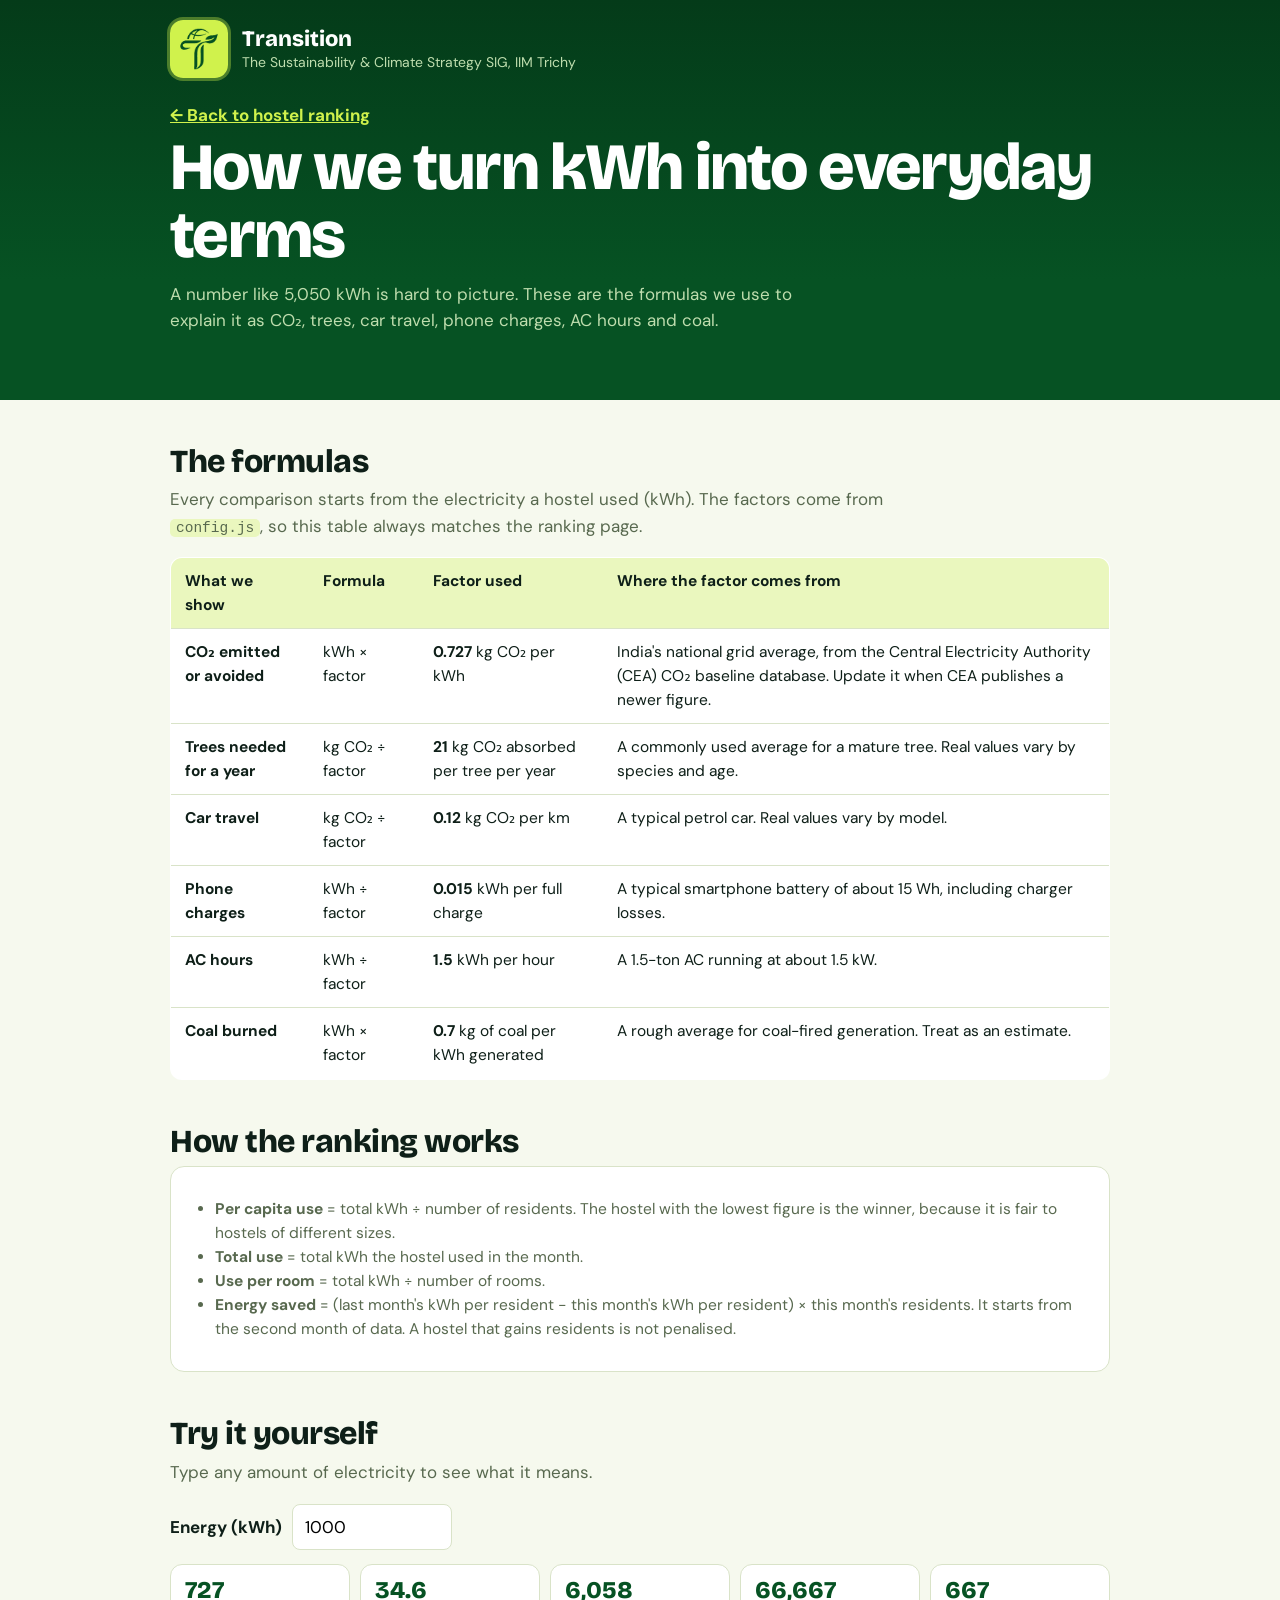
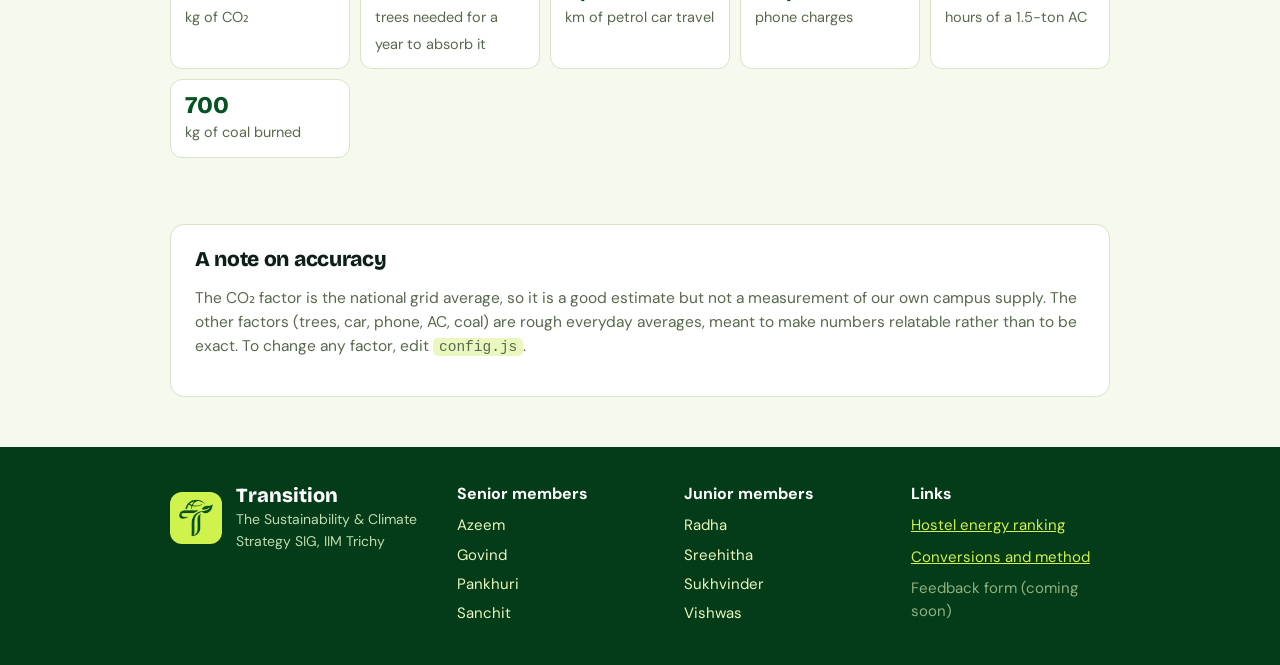
==== conversions.html @ 41649c6e "Add files via upload" ====
<!DOCTYPE html>
<html lang="en">
<head>
<meta charset="utf-8">
<meta name="viewport" content="width=device-width, initial-scale=1">
<title>Conversions and method · Transition, IIM Trichy</title>
<link rel="preconnect" href="https://fonts.googleapis.com">
<link rel="preconnect" href="https://fonts.gstatic.com" crossorigin>
<link href="https://fonts.googleapis.com/css2?family=Bricolage+Grotesque:opsz,wght@12..96,600;12..96,800&family=DM+Sans:wght@400;500;700&display=swap" rel="stylesheet">
<link rel="stylesheet" href="style.css">
</head>
<body>
<header class="hero mini"><div class="w">
  <div class="brand"><img class="logo" data-logo alt="Transition logo"><div><h2>Transition</h2><p>The Sustainability &amp; Climate Strategy SIG, IIM Trichy</p></div></div>
  <p class="kick"><a href="index.html" style="color:inherit">&larr; Back to hostel ranking</a></p>
  <h1>How we turn kWh into everyday terms</h1>
  <p class="lede">A number like 5,050 kWh is hard to picture. These are the formulas we use to explain it as CO₂, trees, car travel, phone charges, AC hours and coal.</p>
</div></header>
<main class="w">
  <section>
    <h3>The formulas</h3>
    <p class="sub">Every comparison starts from the electricity a hostel used (kWh). The factors come from <code>config.js</code>, so this table always matches the ranking page.</p>
    <div class="tw"><table><thead><tr><th>What we show</th><th>Formula</th><th>Factor used</th><th>Where the factor comes from</th></tr></thead><tbody id="tb"></tbody></table></div>
  </section>
  <section>
    <h3>How the ranking works</h3>
    <div class="how"><ul>
      <li><b>Per capita use</b> = total kWh ÷ number of residents. The hostel with the lowest figure is the winner, because it is fair to hostels of different sizes.</li>
      <li><b>Total use</b> = total kWh the hostel used in the month.</li>
      <li><b>Use per room</b> = total kWh ÷ number of rooms.</li>
      <li><b>Energy saved</b> = (last month's kWh per resident − this month's kWh per resident) × this month's residents. It starts from the second month of data. A hostel that gains residents is not penalised.</li>
    </ul></div>
  </section>
  <section>
    <h3>Try it yourself</h3>
    <p class="sub">Type any amount of electricity to see what it means.</p>
    <div class="calc"><label for="kw"><b>Energy (kWh)</b></label><input id="kw" type="number" min="0" value="1000"></div>
    <div class="eq" id="eq"></div>
  </section>
  <section><div class="how"><h3>A note on accuracy</h3><p>The CO₂ factor is the national grid average, so it is a good estimate but not a measurement of our own campus supply. The other factors (trees, car, phone, AC, coal) are rough everyday averages, meant to make numbers relatable rather than to be exact. To change any factor, edit <code>config.js</code>.</p></div></section>
</main>
<footer id="ft"></footer>
<script src="config.js"></script>
<script src="common.js"></script>
<script>
const nf=(n,d=0)=>n.toLocaleString("en-IN",{maximumFractionDigits:d,minimumFractionDigits:d});
const ROWS=[
 ["CO₂ emitted or avoided","kWh × factor","EF","kg CO₂ per kWh","India's national grid average, from the Central Electricity Authority (CEA) CO₂ baseline database. Update it when CEA publishes a newer figure."],
 ["Trees needed for a year","kg CO₂ ÷ factor","TREE","kg CO₂ absorbed per tree per year","A commonly used average for a mature tree. Real values vary by species and age."],
 ["Car travel","kg CO₂ ÷ factor","CAR","kg CO₂ per km","A typical petrol car. Real values vary by model."],
 ["Phone charges","kWh ÷ factor","PHONE","kWh per full charge","A typical smartphone battery of about 15 Wh, including charger losses."],
 ["AC hours","kWh ÷ factor","AC","kWh per hour","A 1.5-ton AC running at about 1.5 kW."],
 ["Coal burned","kWh × factor","COAL","kg of coal per kWh generated","A rough average for coal-fired generation. Treat as an estimate."]];
document.getElementById("tb").innerHTML=ROWS.map(r=>`<tr><td><b>${r[0]}</b></td><td>${r[1]}</td><td><b>${CFG[r[2]]}</b> ${r[3]}</td><td>${r[4]}</td></tr>`).join("");
function calc(){const k=Math.max(0,parseFloat(document.getElementById("kw").value)||0),c=k*CFG.EF;
 document.getElementById("eq").innerHTML=[[nf(c),"kg of CO₂"],[nf(c/CFG.TREE,1),"trees needed for a year to absorb it"],[nf(c/CFG.CAR),"km of petrol car travel"],[nf(k/CFG.PHONE),"phone charges"],[nf(k/CFG.AC),"hours of a 1.5-ton AC"],[nf(k*CFG.COAL),"kg of coal burned"]].map(([a,b])=>`<div><strong>${a}</strong><span>${b}</span></div>`).join("")}
document.getElementById("kw").addEventListener("input",calc);calc();renderFooter();
</script>
</body>
</html>
---- style.css ----
:root{--forest:#065223;--deep:#043B19;--lime:#D0F24C;--mint:#EAF7BE;--paper:#F6F9EE;--ink:#0E1F18;--muted:#58694F;--line:#D9E3C8;--amber:#D98E12;
--head:"Bricolage Grotesque","Segoe UI",system-ui,sans-serif;--body:"DM Sans","Segoe UI",system-ui,sans-serif}
*{box-sizing:border-box}
body{margin:0;background:var(--paper);color:var(--ink);font:400 17px/1.55 var(--body)}
.w{max-width:980px;margin:0 auto;padding:0 20px}
button,select{font:inherit;cursor:pointer}
button:focus-visible,select:focus-visible,.row:focus-visible{outline:3px solid var(--amber);outline-offset:2px}
.hero{position:relative;overflow:hidden;background:linear-gradient(180deg,var(--deep),var(--forest) 70%);color:#fff;padding:20px 0 190px}
.photo{position:absolute;inset:0;width:100%;height:100%;object-fit:cover;opacity:.28;mix-blend-mode:luminosity}
.hero .w{position:relative;z-index:2}
.brand{display:flex;align-items:center;gap:14px;margin-bottom:30px}
.logo{width:58px;height:58px;border-radius:13px;flex:none;box-shadow:0 0 0 3px rgba(208,242,76,.35)}
.brand h2{margin:0;font:800 22px/1.1 var(--head)}.brand p{margin:2px 0 0;color:#BFDDAE;font-size:14px;line-height:1.3}
.months{display:flex;gap:8px;flex-wrap:wrap;margin-bottom:24px}
.months button{background:rgba(255,255,255,.06);border:1px solid #4F8F52;color:#DDF0C8;padding:7px 15px;border-radius:99px;font-size:15px}
.months button[aria-pressed=true]{background:var(--lime);border-color:var(--lime);color:var(--forest);font-weight:700}
.kick{color:var(--lime);font-weight:700;margin:0 0 6px}
.hero h1{font:800 clamp(34px,7vw,66px)/1.02 var(--head);letter-spacing:-.025em;margin:0 0 12px;max-width:14em}
.hero h1 em{font-style:normal;color:var(--lime)}
.lede{color:#BFDDAE;max-width:54ch;margin:0 0 26px}
.cards{display:grid;grid-template-columns:1fr 1.25fr;gap:14px}
.card{background:rgba(4,59,25,.72);backdrop-filter:blur(6px);border:1px solid rgba(208,242,76,.3);border-radius:16px;padding:18px 20px}
.card small{color:#BFDDAE;font-size:14.5px}
.card .n{font:800 clamp(28px,5vw,40px)/1.1 var(--head);margin:4px 0}
.win{display:flex;gap:16px;align-items:center;background:var(--lime);color:var(--deep);border:0}
.win small{color:#2B5A1C}.win svg{flex:none}
.scene{position:absolute;left:0;right:0;bottom:0;width:100%;height:180px;z-index:1}
.blades{transform-box:fill-box;transform-origin:center;animation:spin 7s linear infinite}
@keyframes spin{to{transform:rotate(360deg)}}
section{padding:44px 0 0}
h3{font:800 clamp(24px,4vw,32px)/1.15 var(--head);margin:0 0 6px;letter-spacing:-.015em}
.sub{color:var(--muted);margin:0 0 18px;max-width:62ch}
.seg{display:flex;border:1px solid var(--line);border-radius:10px;overflow:hidden;background:#fff;margin-bottom:16px;flex-wrap:wrap;width:fit-content;max-width:100%}
.seg button{border:0;background:transparent;padding:9px 15px;color:var(--muted);font-size:15px}
.seg button[aria-pressed=true]{background:var(--forest);color:var(--lime);font-weight:700}
.notice{background:#FFF3DA;border:1px solid #EBCF97;border-radius:10px;padding:10px 14px;margin:18px 0 0;font-size:15px}
.board{display:grid;gap:10px}
.row{background:#fff;border:1px solid var(--line);border-radius:14px;padding:16px 18px;display:grid;grid-template-columns:38px 1fr;gap:6px 14px;cursor:pointer}
.row.sel{border-color:var(--forest);box-shadow:0 0 0 2px var(--mint)}
.rank{font:800 26px/1 var(--head);color:#9DB3A7;padding-top:2px}.row:first-child .rank{color:var(--forest)}
.top{display:flex;justify-content:space-between;align-items:baseline;gap:12px}
.nm{font:700 19px var(--body)}.big{font:800 24px var(--head);white-space:nowrap}.big small{font:500 14px var(--body);color:var(--muted)}.big.neg{color:var(--amber)}
.trk{height:10px;background:#E6EDD3;border-radius:5px;margin:8px 0 9px;overflow:hidden}
.bar{height:100%;border-radius:5px;background:var(--forest);width:0;transition:width .6s ease}.bar.neg{background:var(--amber)}
.mean{color:var(--muted);font-size:15.5px}.mean b{color:var(--ink)}
.det{grid-column:2;display:none;grid-template-columns:repeat(auto-fit,minmax(120px,1fr));gap:10px 18px;margin-top:10px;padding-top:12px;border-top:1px dashed var(--line);font-size:14.5px;color:var(--muted)}
.row.sel .det{display:grid}.det b{display:block;color:var(--ink);font:700 17px var(--body)}
.chips{display:flex;gap:8px;flex-wrap:wrap;margin-bottom:16px}
.chips button{border:1px solid var(--line);background:#fff;border-radius:99px;padding:6px 14px;font-size:15px}
.chips button[aria-pressed=true]{background:var(--forest);border-color:var(--forest);color:var(--lime);font-weight:700}
.eq{display:grid;grid-template-columns:repeat(auto-fit,minmax(150px,1fr));gap:10px;margin-bottom:22px}
.eq div{background:#fff;border:1px solid var(--line);border-radius:12px;padding:12px 14px}
.eq strong{display:block;font:800 24px/1.1 var(--head);color:var(--forest)}.eq span{color:var(--muted);font-size:14.5px}
.panel{background:#fff;border:1px solid var(--line);border-radius:14px;padding:16px 12px 10px;margin-bottom:18px}
.panel h4{margin:0 8px 2px;font:700 18px var(--body)}.panel p{margin:0 8px 8px;color:var(--muted);font-size:14.5px}
.panel select{margin:0 8px 8px;padding:7px 10px;border:1px solid var(--line);border-radius:8px;background:#fff;max-width:calc(100% - 16px)}
svg.ch{width:100%;height:auto;display:block}svg.ch [data-h]{cursor:pointer}svg.ch [data-h]:hover{opacity:.8}
.how{background:#fff;border:1px solid var(--line);border-radius:14px;padding:22px 24px;color:var(--muted);font-size:15.5px}
.how h3{font-size:21px;color:var(--ink)}.how ul{padding-left:20px;margin:8px 0}
footer{margin-top:50px;background:var(--deep);color:#BFDDAE;padding:36px 0 40px;font-size:15px}
@media (max-width:700px){.cards{grid-template-columns:1fr}.row{grid-template-columns:28px 1fr;padding:14px}.big{font-size:20px}.hero{padding-bottom:150px}.scene{height:140px}}
@media (prefers-reduced-motion:reduce){.bar{transition:none}.blades{animation:none}}
.mini{padding-bottom:40px}.mini .brand{margin-bottom:24px}
.fg{display:grid;grid-template-columns:1.3fr 1fr 1fr 1fr;gap:28px}
.fg h4{margin:0 0 10px;color:#fff;font:700 16px var(--body)}.fg ul{list-style:none;padding:0;margin:0;display:grid;gap:6px;color:#EAF7BE}
.fg nav{display:grid;gap:8px}.fg a{color:var(--lime)}.soon{color:#8FB27E}
footer .f{display:flex;gap:14px;align-items:center;margin-bottom:16px}footer .f img{width:52px;height:52px;border-radius:12px}
footer h2{margin:0;color:#fff;font:800 20px var(--head)}footer p{margin:2px 0 0;font-size:14px}
.wf{background:var(--lime);color:var(--deep);border-radius:12px;padding:10px 14px}.wf small{display:block;color:#2B5A1C}.wf b{font:800 20px var(--head)}
table{width:100%;border-collapse:collapse;background:#fff;border:1px solid var(--line);border-radius:12px;overflow:hidden;font-size:15.5px}
th,td{text-align:left;padding:11px 14px;border-bottom:1px solid var(--line);vertical-align:top}th{background:var(--mint);font-weight:700}
code{background:var(--mint);padding:1px 6px;border-radius:5px;font-size:14.5px}
.calc{display:flex;gap:10px;align-items:center;flex-wrap:wrap;margin-bottom:14px}.calc input{padding:9px 12px;border:1px solid var(--line);border-radius:8px;font:inherit;width:160px}
.tw{overflow-x:auto}.how a{color:var(--forest);font-weight:700}
@media (max-width:860px){.fg{grid-template-columns:1fr 1fr}}@media (max-width:520px){.fg{grid-template-columns:1fr}}
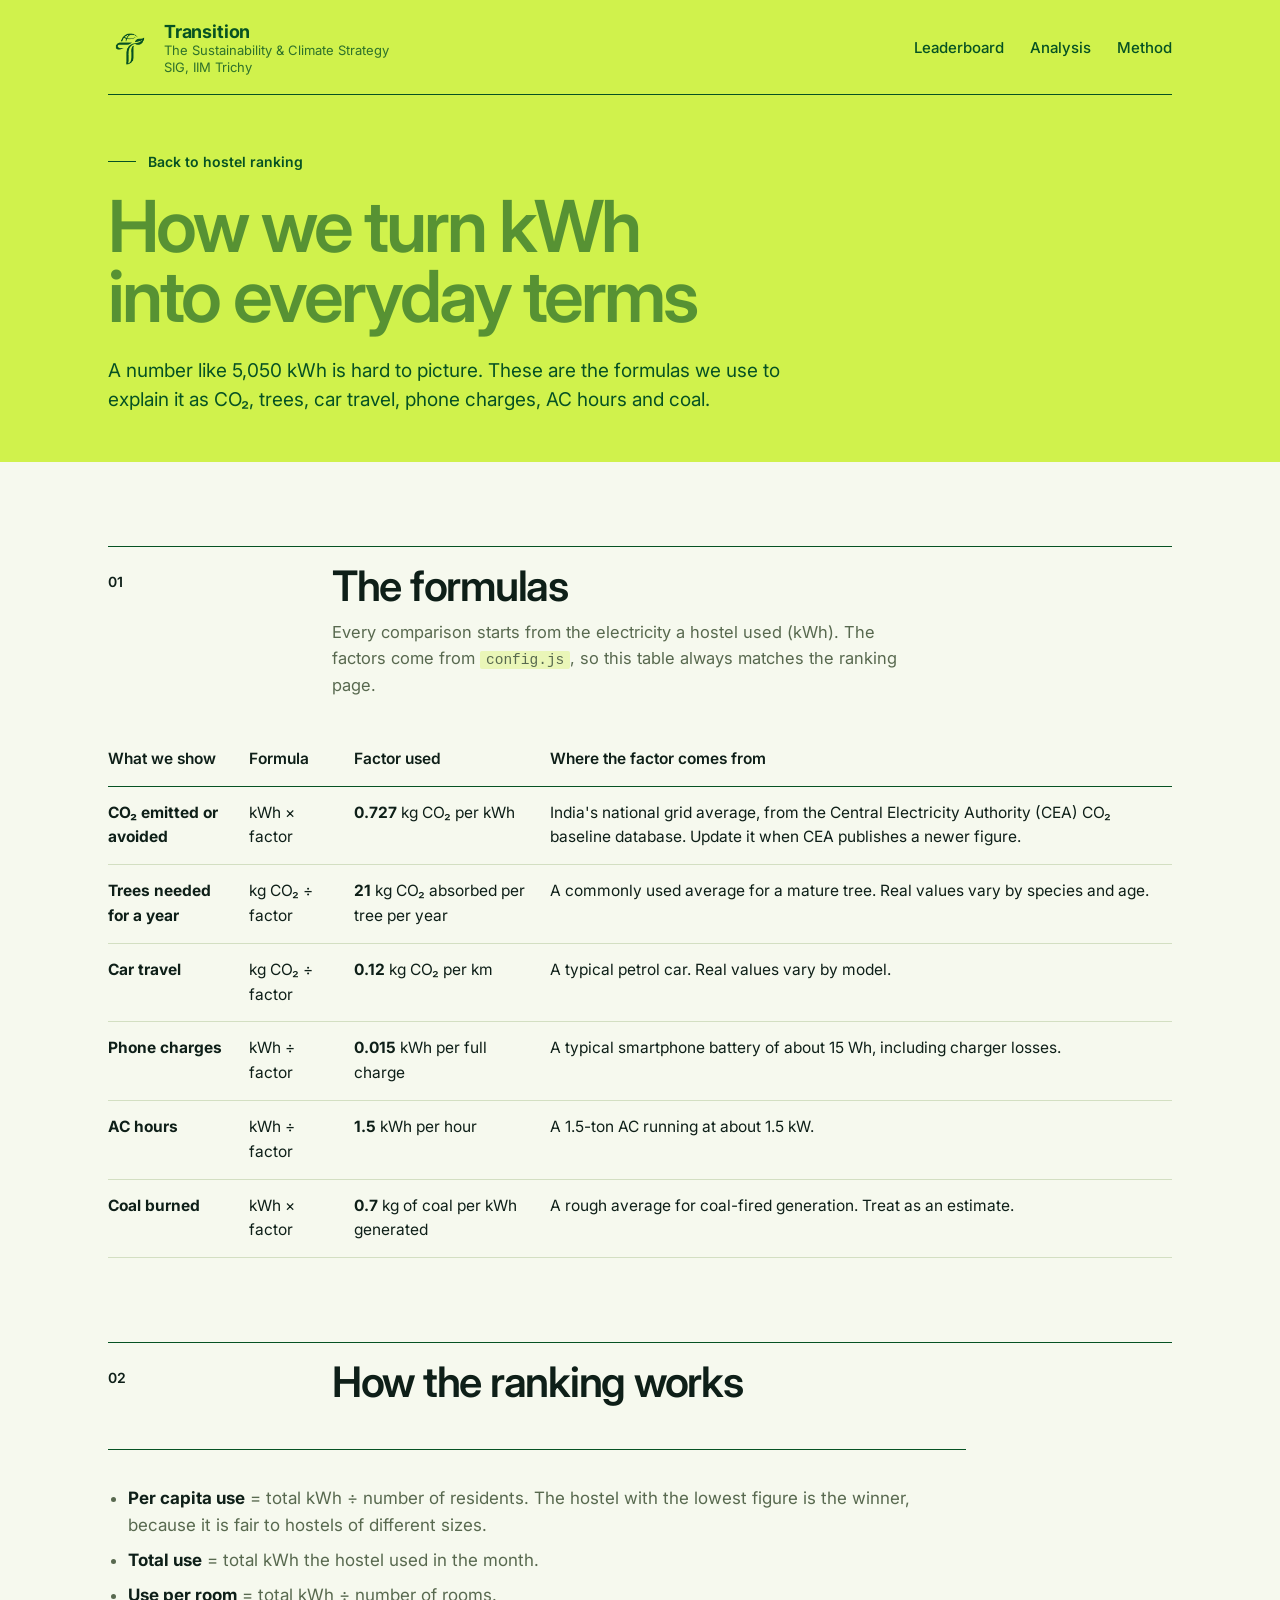
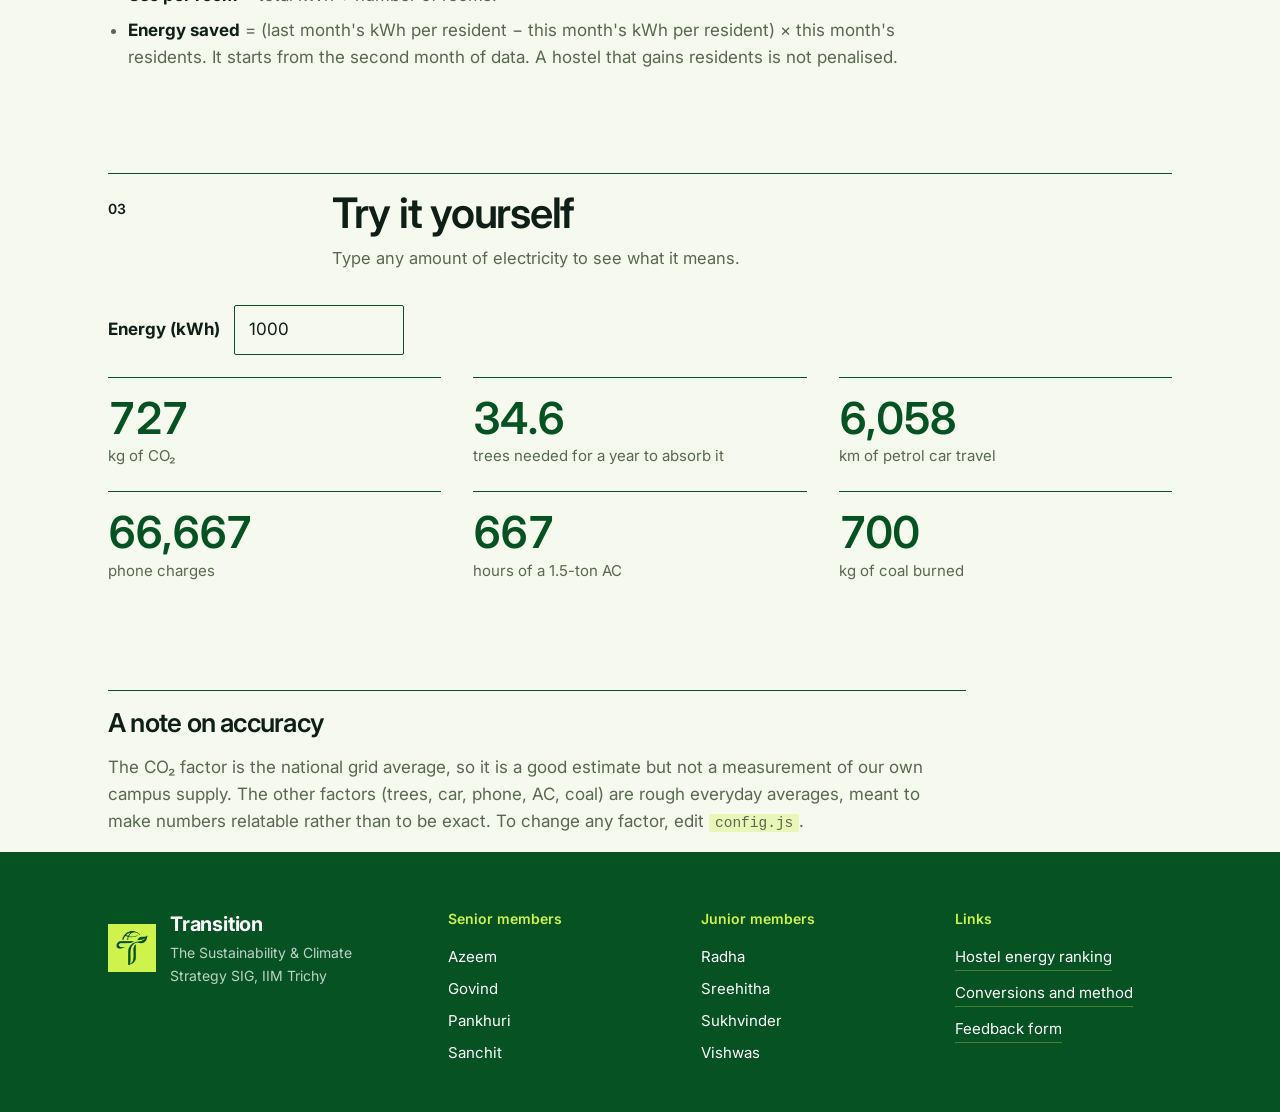
==== commit 27b24647: "Add files via upload" ====
--- a/conversions.html
+++ b/conversions.html
@@ -6,24 +6,23 @@
 <title>Conversions and method · Transition, IIM Trichy</title>
 <link rel="preconnect" href="https://fonts.googleapis.com">
 <link rel="preconnect" href="https://fonts.gstatic.com" crossorigin>
-<link href="https://fonts.googleapis.com/css2?family=Bricolage+Grotesque:opsz,wght@12..96,600;12..96,800&family=DM+Sans:wght@400;500;700&display=swap" rel="stylesheet">
+<link href="https://fonts.googleapis.com/css2?family=Inter:wght@400;500;600;700&display=swap" rel="stylesheet">
 <link rel="stylesheet" href="style.css">
 </head>
 <body>
 <header class="hero mini"><div class="w">
-  <div class="brand"><img class="logo" data-logo alt="Transition logo"><div><h2>Transition</h2><p>The Sustainability &amp; Climate Strategy SIG, IIM Trichy</p></div></div>
-  <p class="kick"><a href="index.html" style="color:inherit">&larr; Back to hostel ranking</a></p>
+  <div class="bar-top"><a class="brand" href="index.html"><img class="logo" data-logo alt="Transition logo"><span><b>Transition</b><small>The Sustainability &amp; Climate Strategy SIG, IIM Trichy</small></span></a><nav class="top" aria-label="Main"><a href="index.html#leaderboard">Leaderboard</a><a href="index.html#analysis">Analysis</a><a href="conversions.html">Method</a></nav></div>
+  <p class="kick"><a href="index.html">Back to hostel ranking</a></p>
   <h1>How we turn kWh into everyday terms</h1>
   <p class="lede">A number like 5,050 kWh is hard to picture. These are the formulas we use to explain it as CO₂, trees, car travel, phone charges, AC hours and coal.</p>
 </div></header>
 <main class="w">
   <section>
-    <h3>The formulas</h3>
-    <p class="sub">Every comparison starts from the electricity a hostel used (kWh). The factors come from <code>config.js</code>, so this table always matches the ranking page.</p>
+    <div class="sh"><span class="no">01</span><div><h3>The formulas</h3><p class="sub">Every comparison starts from the electricity a hostel used (kWh). The factors come from <code>config.js</code>, so this table always matches the ranking page.</p></div></div>
     <div class="tw"><table><thead><tr><th>What we show</th><th>Formula</th><th>Factor used</th><th>Where the factor comes from</th></tr></thead><tbody id="tb"></tbody></table></div>
   </section>
   <section>
-    <h3>How the ranking works</h3>
+    <div class="sh"><span class="no">02</span><div><h3>How the ranking works</h3></div></div>
     <div class="how"><ul>
       <li><b>Per capita use</b> = total kWh ÷ number of residents. The hostel with the lowest figure is the winner, because it is fair to hostels of different sizes.</li>
       <li><b>Total use</b> = total kWh the hostel used in the month.</li>
@@ -32,8 +31,7 @@
     </ul></div>
   </section>
   <section>
-    <h3>Try it yourself</h3>
-    <p class="sub">Type any amount of electricity to see what it means.</p>
+    <div class="sh"><span class="no">03</span><div><h3>Try it yourself</h3><p class="sub">Type any amount of electricity to see what it means.</p></div></div>
     <div class="calc"><label for="kw"><b>Energy (kWh)</b></label><input id="kw" type="number" min="0" value="1000"></div>
     <div class="eq" id="eq"></div>
   </section>
--- a/style.css
+++ b/style.css
@@ -1,75 +1,128 @@
-:root{--forest:#065223;--deep:#043B19;--lime:#D0F24C;--mint:#EAF7BE;--paper:#F6F9EE;--ink:#0E1F18;--muted:#58694F;--line:#D9E3C8;--amber:#D98E12;
---head:"Bricolage Grotesque","Segoe UI",system-ui,sans-serif;--body:"DM Sans","Segoe UI",system-ui,sans-serif}
+/* Transition hostel portal. Brand: forest #065223, lime #D0F24C (from the logo). */
+:root{--forest:#065223;--lime:#D0F24C;--paper:#F6F9EE;--tint:#EAF6B8;--ink:#0E1F18;--muted:#58694F;--line:#D3DFC2;--on-dark:rgba(255,255,255,.74);--rule-dark:rgba(208,242,76,.3);
+--sans:"Inter","Segoe UI",system-ui,-apple-system,sans-serif;--ease:cubic-bezier(.2,.7,.2,1)}
 *{box-sizing:border-box}
-body{margin:0;background:var(--paper);color:var(--ink);font:400 17px/1.55 var(--body)}
-.w{max-width:980px;margin:0 auto;padding:0 20px}
-button,select{font:inherit;cursor:pointer}
-button:focus-visible,select:focus-visible,.row:focus-visible{outline:3px solid var(--amber);outline-offset:2px}
-.hero{position:relative;overflow:hidden;background:linear-gradient(180deg,var(--deep),var(--forest) 70%);color:#fff;padding:20px 0 190px}
-.photo{position:absolute;inset:0;width:100%;height:100%;object-fit:cover;opacity:.28;mix-blend-mode:luminosity}
-.hero .w{position:relative;z-index:2}
-.brand{display:flex;align-items:center;gap:14px;margin-bottom:30px}
-.logo{width:58px;height:58px;border-radius:13px;flex:none;box-shadow:0 0 0 3px rgba(208,242,76,.35)}
-.brand h2{margin:0;font:800 22px/1.1 var(--head)}.brand p{margin:2px 0 0;color:#BFDDAE;font-size:14px;line-height:1.3}
-.months{display:flex;gap:8px;flex-wrap:wrap;margin-bottom:24px}
-.months button{background:rgba(255,255,255,.06);border:1px solid #4F8F52;color:#DDF0C8;padding:7px 15px;border-radius:99px;font-size:15px}
-.months button[aria-pressed=true]{background:var(--lime);border-color:var(--lime);color:var(--forest);font-weight:700}
-.kick{color:var(--lime);font-weight:700;margin:0 0 6px}
-.hero h1{font:800 clamp(34px,7vw,66px)/1.02 var(--head);letter-spacing:-.025em;margin:0 0 12px;max-width:14em}
-.hero h1 em{font-style:normal;color:var(--lime)}
-.lede{color:#BFDDAE;max-width:54ch;margin:0 0 26px}
-.cards{display:grid;grid-template-columns:1fr 1.25fr;gap:14px}
-.card{background:rgba(4,59,25,.72);backdrop-filter:blur(6px);border:1px solid rgba(208,242,76,.3);border-radius:16px;padding:18px 20px}
-.card small{color:#BFDDAE;font-size:14.5px}
-.card .n{font:800 clamp(28px,5vw,40px)/1.1 var(--head);margin:4px 0}
-.win{display:flex;gap:16px;align-items:center;background:var(--lime);color:var(--deep);border:0}
-.win small{color:#2B5A1C}.win svg{flex:none}
-.scene{position:absolute;left:0;right:0;bottom:0;width:100%;height:180px;z-index:1}
-.blades{transform-box:fill-box;transform-origin:center;animation:spin 7s linear infinite}
-@keyframes spin{to{transform:rotate(360deg)}}
-section{padding:44px 0 0}
-h3{font:800 clamp(24px,4vw,32px)/1.15 var(--head);margin:0 0 6px;letter-spacing:-.015em}
-.sub{color:var(--muted);margin:0 0 18px;max-width:62ch}
-.seg{display:flex;border:1px solid var(--line);border-radius:10px;overflow:hidden;background:#fff;margin-bottom:16px;flex-wrap:wrap;width:fit-content;max-width:100%}
-.seg button{border:0;background:transparent;padding:9px 15px;color:var(--muted);font-size:15px}
-.seg button[aria-pressed=true]{background:var(--forest);color:var(--lime);font-weight:700}
-.notice{background:#FFF3DA;border:1px solid #EBCF97;border-radius:10px;padding:10px 14px;margin:18px 0 0;font-size:15px}
-.board{display:grid;gap:10px}
-.row{background:#fff;border:1px solid var(--line);border-radius:14px;padding:16px 18px;display:grid;grid-template-columns:38px 1fr;gap:6px 14px;cursor:pointer}
-.row.sel{border-color:var(--forest);box-shadow:0 0 0 2px var(--mint)}
-.rank{font:800 26px/1 var(--head);color:#9DB3A7;padding-top:2px}.row:first-child .rank{color:var(--forest)}
-.top{display:flex;justify-content:space-between;align-items:baseline;gap:12px}
-.nm{font:700 19px var(--body)}.big{font:800 24px var(--head);white-space:nowrap}.big small{font:500 14px var(--body);color:var(--muted)}.big.neg{color:var(--amber)}
-.trk{height:10px;background:#E6EDD3;border-radius:5px;margin:8px 0 9px;overflow:hidden}
-.bar{height:100%;border-radius:5px;background:var(--forest);width:0;transition:width .6s ease}.bar.neg{background:var(--amber)}
-.mean{color:var(--muted);font-size:15.5px}.mean b{color:var(--ink)}
-.det{grid-column:2;display:none;grid-template-columns:repeat(auto-fit,minmax(120px,1fr));gap:10px 18px;margin-top:10px;padding-top:12px;border-top:1px dashed var(--line);font-size:14.5px;color:var(--muted)}
-.row.sel .det{display:grid}.det b{display:block;color:var(--ink);font:700 17px var(--body)}
-.chips{display:flex;gap:8px;flex-wrap:wrap;margin-bottom:16px}
-.chips button{border:1px solid var(--line);background:#fff;border-radius:99px;padding:6px 14px;font-size:15px}
-.chips button[aria-pressed=true]{background:var(--forest);border-color:var(--forest);color:var(--lime);font-weight:700}
-.eq{display:grid;grid-template-columns:repeat(auto-fit,minmax(150px,1fr));gap:10px;margin-bottom:22px}
-.eq div{background:#fff;border:1px solid var(--line);border-radius:12px;padding:12px 14px}
-.eq strong{display:block;font:800 24px/1.1 var(--head);color:var(--forest)}.eq span{color:var(--muted);font-size:14.5px}
-.panel{background:#fff;border:1px solid var(--line);border-radius:14px;padding:16px 12px 10px;margin-bottom:18px}
-.panel h4{margin:0 8px 2px;font:700 18px var(--body)}.panel p{margin:0 8px 8px;color:var(--muted);font-size:14.5px}
-.panel select{margin:0 8px 8px;padding:7px 10px;border:1px solid var(--line);border-radius:8px;background:#fff;max-width:calc(100% - 16px)}
-svg.ch{width:100%;height:auto;display:block}svg.ch [data-h]{cursor:pointer}svg.ch [data-h]:hover{opacity:.8}
-.how{background:#fff;border:1px solid var(--line);border-radius:14px;padding:22px 24px;color:var(--muted);font-size:15.5px}
-.how h3{font-size:21px;color:var(--ink)}.how ul{padding-left:20px;margin:8px 0}
-footer{margin-top:50px;background:var(--deep);color:#BFDDAE;padding:36px 0 40px;font-size:15px}
-@media (max-width:700px){.cards{grid-template-columns:1fr}.row{grid-template-columns:28px 1fr;padding:14px}.big{font-size:20px}.hero{padding-bottom:150px}.scene{height:140px}}
-@media (prefers-reduced-motion:reduce){.bar{transition:none}.blades{animation:none}}
-.mini{padding-bottom:40px}.mini .brand{margin-bottom:24px}
-.fg{display:grid;grid-template-columns:1.3fr 1fr 1fr 1fr;gap:28px}
-.fg h4{margin:0 0 10px;color:#fff;font:700 16px var(--body)}.fg ul{list-style:none;padding:0;margin:0;display:grid;gap:6px;color:#EAF7BE}
-.fg nav{display:grid;gap:8px}.fg a{color:var(--lime)}.soon{color:#8FB27E}
-footer .f{display:flex;gap:14px;align-items:center;margin-bottom:16px}footer .f img{width:52px;height:52px;border-radius:12px}
-footer h2{margin:0;color:#fff;font:800 20px var(--head)}footer p{margin:2px 0 0;font-size:14px}
-.wf{background:var(--lime);color:var(--deep);border-radius:12px;padding:10px 14px}.wf small{display:block;color:#2B5A1C}.wf b{font:800 20px var(--head)}
-table{width:100%;border-collapse:collapse;background:#fff;border:1px solid var(--line);border-radius:12px;overflow:hidden;font-size:15.5px}
-th,td{text-align:left;padding:11px 14px;border-bottom:1px solid var(--line);vertical-align:top}th{background:var(--mint);font-weight:700}
-code{background:var(--mint);padding:1px 6px;border-radius:5px;font-size:14.5px}
-.calc{display:flex;gap:10px;align-items:center;flex-wrap:wrap;margin-bottom:14px}.calc input{padding:9px 12px;border:1px solid var(--line);border-radius:8px;font:inherit;width:160px}
-.tw{overflow-x:auto}.how a{color:var(--forest);font-weight:700}
-@media (max-width:860px){.fg{grid-template-columns:1fr 1fr}}@media (max-width:520px){.fg{grid-template-columns:1fr}}
+html{scroll-behavior:smooth;scroll-padding-top:16px}
+body{margin:0;background:var(--paper);color:var(--ink);font:400 17px/1.6 var(--sans);-webkit-font-smoothing:antialiased}
+.w{max-width:1120px;margin:0 auto;padding:0 28px}
+a{color:inherit}button,select,input{font:inherit;color:inherit}button{cursor:pointer}
+a,button{transition:background-color .2s var(--ease),color .2s var(--ease),border-color .2s var(--ease),opacity .2s}
+:focus-visible{outline:2px solid var(--forest);outline-offset:3px}
+.hero :focus-visible{outline-color:var(--forest)}#analysis :focus-visible,footer :focus-visible{outline-color:var(--lime)}
+
+/* hero */
+.hero{position:relative;overflow:hidden;background:var(--lime);color:var(--forest);padding:22px 0 0}
+.hero .w{position:relative;z-index:1}
+.photo{position:absolute;right:0;top:0;width:44%;height:100%;object-fit:cover;mix-blend-mode:multiply;opacity:.45}
+.bar-top{display:flex;justify-content:space-between;align-items:center;gap:20px;padding-bottom:18px;border-bottom:1px solid var(--forest);margin-bottom:56px}
+.brand{display:flex;align-items:center;gap:12px;text-decoration:none}
+.logo{width:44px;height:44px;display:block}
+.brand b{display:block;font-weight:700;font-size:18px;line-height:1.1;letter-spacing:-.01em}
+.brand small{display:block;font-size:13px;line-height:1.3;opacity:.8;max-width:30ch}
+nav.top{display:flex;gap:26px;font-size:15px;font-weight:500}
+nav.top a{text-decoration:none;padding:4px 0;border-bottom:1px solid transparent}
+nav.top a:hover{border-color:var(--forest)}
+.months{display:flex;gap:22px;flex-wrap:wrap;margin-bottom:22px}
+.months:empty{display:none}
+.months button{background:none;border:0;border-bottom:2px solid transparent;padding:4px 0;font-size:15px;color:var(--forest);opacity:.65}
+.months button[aria-pressed=true]{opacity:1;font-weight:600;border-color:var(--forest)}
+.kick{display:flex;align-items:center;gap:12px;font-size:14px;font-weight:600;margin:0 0 18px}
+.kick:before{content:"";width:28px;height:1px;background:var(--forest)}
+.kick a{text-decoration:none}
+.hero h1{font-weight:600;font-size:clamp(38px,7vw,96px);line-height:.98;letter-spacing:-.04em;margin:0 0 26px;max-width:13.5em;color:rgba(6,82,35,.6);text-wrap:balance}
+.hero h1 em{font-style:normal;color:var(--forest)}
+.lede{max-width:56ch;font-size:19px;line-height:1.5;margin:0 0 56px;color:var(--forest)}
+.cards{display:grid;grid-template-columns:1fr 1fr;border-top:1px solid var(--forest)}
+.card{padding:20px 28px 28px 0}
+.card small{display:block;font-size:14px;line-height:1.4}
+.card .n{font-weight:600;font-size:clamp(32px,5vw,60px);line-height:1.05;letter-spacing:-.035em;margin:8px 0 8px;font-variant-numeric:tabular-nums}
+.card.win{background:var(--forest);color:var(--lime);padding:20px 28px 28px}
+.mini{padding-bottom:0}.mini .lede{margin-bottom:48px}.mini h1{font-size:clamp(34px,5.6vw,72px)}
+
+/* sections */
+section{padding:84px 0 0}
+.sh{display:grid;grid-template-columns:200px 1fr;gap:24px;border-top:1px solid var(--forest);padding-top:16px;margin-bottom:34px}
+.no{font-size:14px;font-weight:600;padding-top:8px}
+h3{font-weight:600;font-size:clamp(26px,3.6vw,42px);line-height:1.08;letter-spacing:-.03em;margin:0 0 10px}
+.sub{color:var(--muted);margin:0;max-width:60ch;font-size:16.5px}
+.notice{margin:28px 0 0;padding:12px 16px;background:var(--tint);border-left:3px solid var(--forest);font-size:15px}
+
+/* leaderboard */
+.seg{display:flex;gap:28px;flex-wrap:wrap;border-bottom:1px solid var(--line);margin-bottom:6px}
+.seg button{background:none;border:0;border-bottom:2px solid transparent;margin-bottom:-1px;padding:10px 0;color:var(--muted);font-size:15.5px}
+.seg button:hover{color:var(--ink)}
+.seg button[aria-pressed=true]{color:var(--forest);font-weight:600;border-color:var(--forest)}
+.board{display:grid}
+.row{display:grid;grid-template-columns:76px 1fr;gap:4px 12px;padding:22px 16px 22px 0;border-bottom:1px solid var(--line);cursor:pointer}
+.row:hover{background:rgba(208,242,76,.14)}
+.row.sel{background:var(--tint);box-shadow:inset 3px 0 0 var(--forest);padding-left:16px;margin-left:-16px;width:calc(100% + 16px)}
+.rank{font-weight:500;font-size:40px;line-height:1;letter-spacing:-.04em;color:#8A9C7E;font-variant-numeric:tabular-nums}
+.row:first-child .rank{color:var(--forest);font-weight:700}
+.top{display:flex;justify-content:space-between;align-items:baseline;gap:16px}
+.nm{font-weight:600;font-size:20px;letter-spacing:-.01em}
+.big{font-weight:600;font-size:22px;white-space:nowrap;letter-spacing:-.02em;font-variant-numeric:tabular-nums}
+.big small{font-weight:400;font-size:14px;color:var(--muted);letter-spacing:0}
+.big.neg{color:#9A5B00}
+.trk{height:4px;background:var(--line);margin:12px 0 10px}
+.bar{height:100%;background:var(--forest);width:0;transition:width .8s var(--ease)}.bar.neg{background:#9A5B00}
+.mean{font-size:15.5px;color:var(--muted);max-width:68ch}.mean b{color:var(--ink);font-weight:600}
+.det{grid-column:2;display:none;grid-template-columns:repeat(auto-fit,minmax(130px,1fr));gap:12px 24px;margin-top:14px;padding-top:14px;border-top:1px solid var(--line);font-size:14.5px;color:var(--muted)}
+.row.sel .det{display:grid}.det b{display:block;color:var(--ink);font-weight:600;font-size:18px}
+
+/* analysis (dark band) */
+#analysis{background:var(--forest);color:#fff;padding-bottom:84px;margin-top:84px;box-shadow:0 0 0 100vmax var(--forest);clip-path:inset(0 -100vmax)}
+#analysis .sh{border-color:var(--rule-dark)}#analysis .sub{color:var(--on-dark)}
+.chips{display:flex;gap:8px;flex-wrap:wrap;margin-bottom:28px}
+.chips button{background:none;border:1px solid var(--rule-dark);padding:7px 14px;font-size:15px;border-radius:2px}
+.chips button:hover{border-color:var(--lime)}
+.chips button[aria-pressed=true]{background:var(--lime);border-color:var(--lime);color:var(--forest);font-weight:600}
+#eqt{color:#fff;font-size:18px;margin:0 0 14px}
+.eq{display:grid;grid-template-columns:repeat(3,1fr);gap:0 32px;margin-bottom:44px}
+.eq div{border-top:1px solid var(--rule-dark);padding:16px 0 22px}
+.eq strong{display:block;font-weight:600;font-size:clamp(28px,4vw,44px);line-height:1.1;letter-spacing:-.03em;color:var(--lime);font-variant-numeric:tabular-nums}
+.eq span{color:var(--on-dark);font-size:15px}
+.panel{background:var(--paper);color:var(--ink);padding:22px 22px 14px;margin-bottom:20px}
+.panel h4{margin:0 0 4px;font-weight:600;font-size:19px;letter-spacing:-.01em}
+.panel p{margin:0 0 12px;color:var(--muted);font-size:15px}
+.panel select{margin:0 0 10px;padding:8px 12px;border:1px solid var(--forest);background:var(--paper);border-radius:2px;max-width:100%}
+.panel .sub{padding:8px 0}
+svg.ch{width:100%;height:auto;display:block}svg.ch [data-h]{cursor:pointer;transition:opacity .2s}svg.ch [data-h]:hover{opacity:.75}
+
+/* method + conversions */
+.how{border-top:1px solid var(--forest);padding-top:18px;max-width:78ch}
+.how h3{font-size:26px}.how p,.how li{color:var(--muted)}.how ul{padding-left:20px}.how li{margin:8px 0}.how b{color:var(--ink)}.how a{color:var(--forest);font-weight:600}
+.tw{overflow-x:auto}table{width:100%;border-collapse:collapse;font-size:15.5px;min-width:640px}
+th,td{text-align:left;padding:14px 16px 14px 0;border-bottom:1px solid var(--line);vertical-align:top}
+th{font-weight:600;border-bottom:1px solid var(--forest)}
+code{background:var(--tint);padding:1px 6px;font-size:14.5px;border-radius:2px}
+.calc{display:flex;gap:14px;align-items:center;flex-wrap:wrap;margin-bottom:22px}
+.calc input{padding:10px 14px;border:1px solid var(--forest);background:var(--paper);width:170px;border-radius:2px}
+#eq2 .eq,main>section>.eq{margin-bottom:0}
+main>section>.eq strong{color:var(--forest)}main>section>.eq div{border-color:var(--forest)}main>section>.eq span{color:var(--muted)}
+main{padding-bottom:84px}
+
+/* footer */
+footer{background:var(--forest);color:var(--on-dark);padding:56px 0 48px;font-size:15px}
+.fg{display:grid;grid-template-columns:1.4fr 1fr 1fr 1fr;gap:36px}
+.fg h4{margin:0 0 14px;color:var(--lime);font-weight:600;font-size:14px}
+.fg ul{list-style:none;padding:0;margin:0;display:grid;gap:8px;color:#fff}
+.fg nav{display:grid;gap:10px}.fg nav a{color:#fff;text-decoration:none;border-bottom:1px solid var(--rule-dark);width:fit-content;padding-bottom:1px}
+.fg nav a:hover{border-color:var(--lime);color:var(--lime)}.soon{color:var(--on-dark);opacity:.7}
+footer .f{display:flex;gap:14px;align-items:center;margin-bottom:22px}footer .f img{width:48px;height:48px}
+footer h2{margin:0;color:#fff;font-weight:700;font-size:20px;letter-spacing:-.01em}footer p{margin:2px 0 0;font-size:14px;max-width:30ch}
+.wf{background:var(--lime);color:var(--forest);padding:14px 16px}.wf small{display:block;font-size:13px}.wf b{font-weight:700;font-size:22px;letter-spacing:-.02em}
+
+/* reveal */
+.rv{opacity:0;transform:translateY(16px);transition:opacity .7s var(--ease),transform .7s var(--ease)}.rv.in{opacity:1;transform:none}
+
+@media (max-width:860px){.fg{grid-template-columns:1fr 1fr}.sh{grid-template-columns:1fr;gap:6px}.eq{grid-template-columns:1fr 1fr}.photo{display:none}}
+@media (max-width:600px){
+ body{font-size:16px}.w{padding:0 20px}
+ .bar-top{flex-direction:column;align-items:flex-start;gap:14px;margin-bottom:36px}nav.top{gap:20px;font-size:14.5px}
+ .lede{font-size:17px;margin-bottom:36px}.cards{grid-template-columns:1fr}.card{padding:16px 0 20px}.card.win{padding:18px 20px 22px;margin:0 -20px}
+ section{padding-top:60px}#analysis{margin-top:60px;padding-bottom:60px}
+ .row{grid-template-columns:44px 1fr;padding:18px 0}.rank{font-size:28px}.nm{font-size:18px}.big{font-size:18px}.row.sel{padding-left:12px;margin-left:-12px;width:calc(100% + 12px)}
+ .top{flex-direction:column;gap:2px}.seg{gap:18px}.eq{grid-template-columns:1fr}.panel{padding:16px 12px 8px;margin:0 -8px 16px}
+ .fg{grid-template-columns:1fr}
+}
+@media (prefers-reduced-motion:reduce){*{transition:none!important;animation:none!important}html{scroll-behavior:auto}.rv{opacity:1;transform:none}}
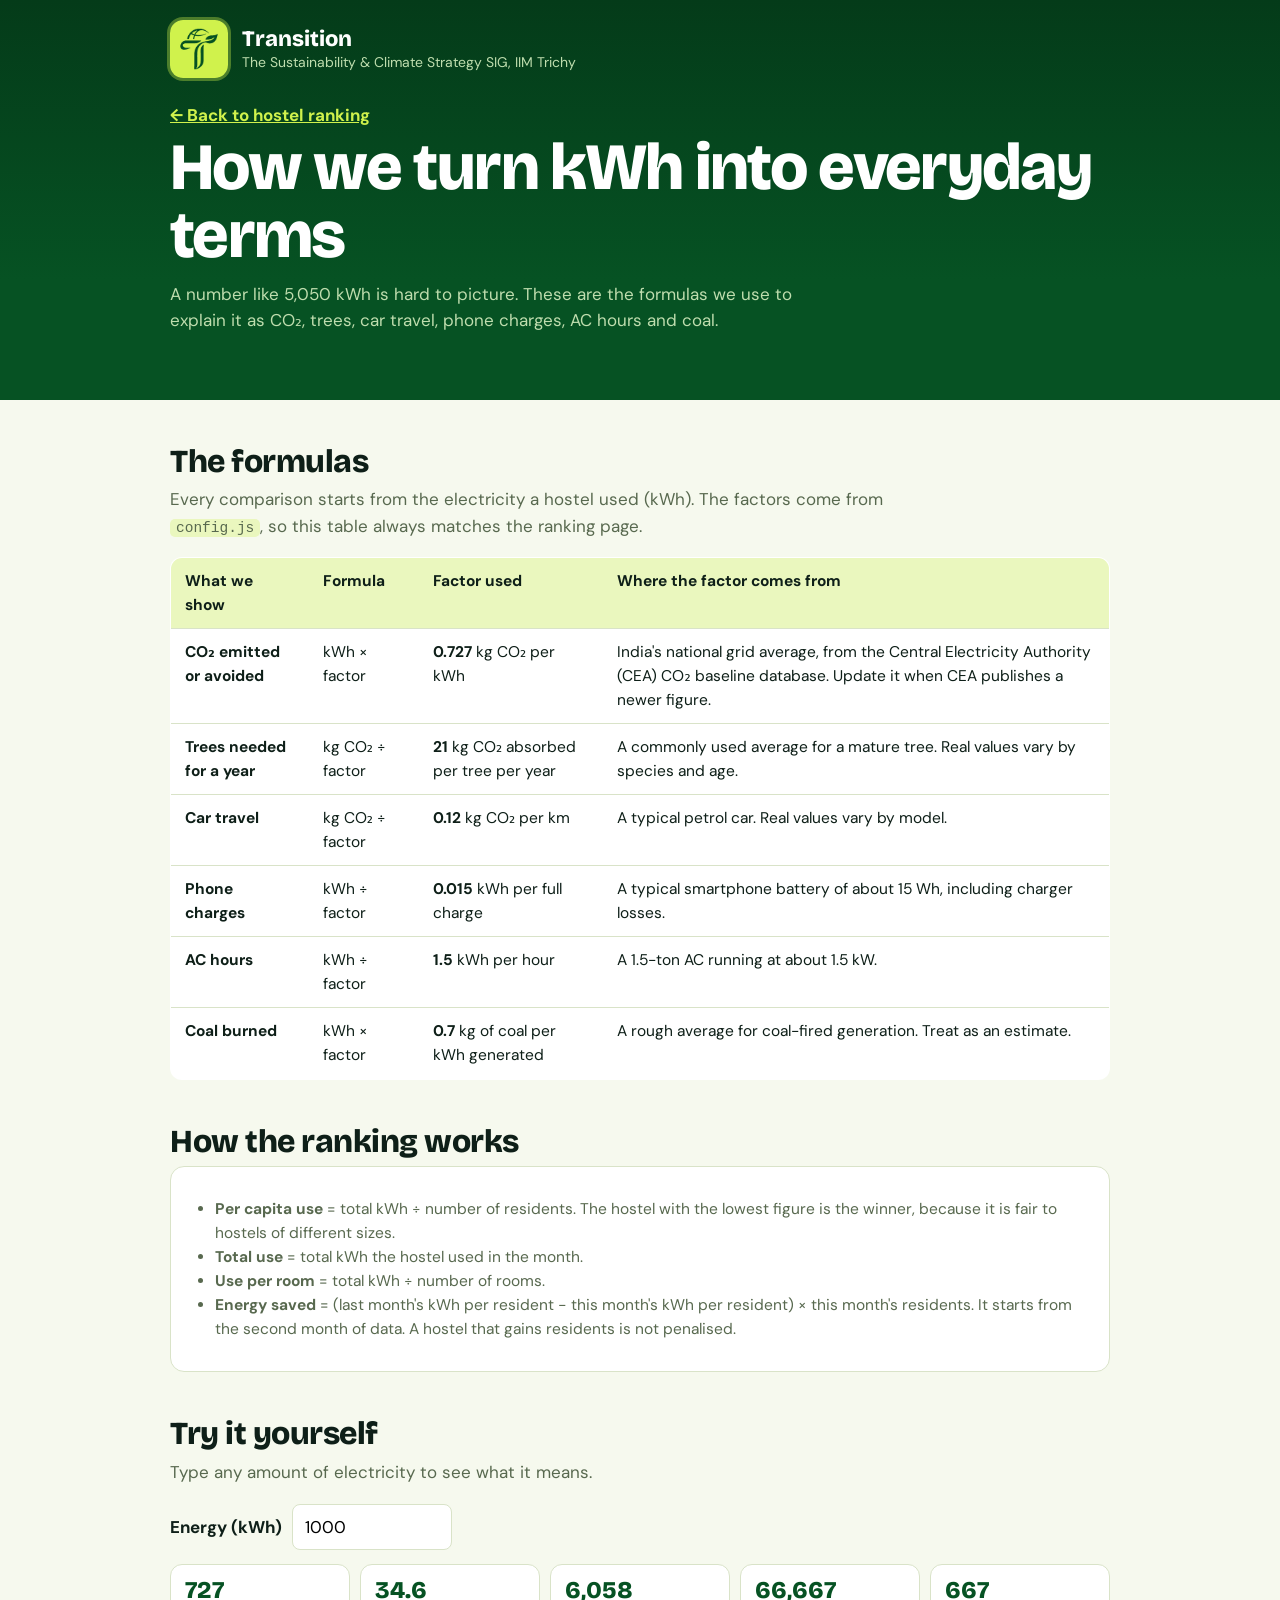
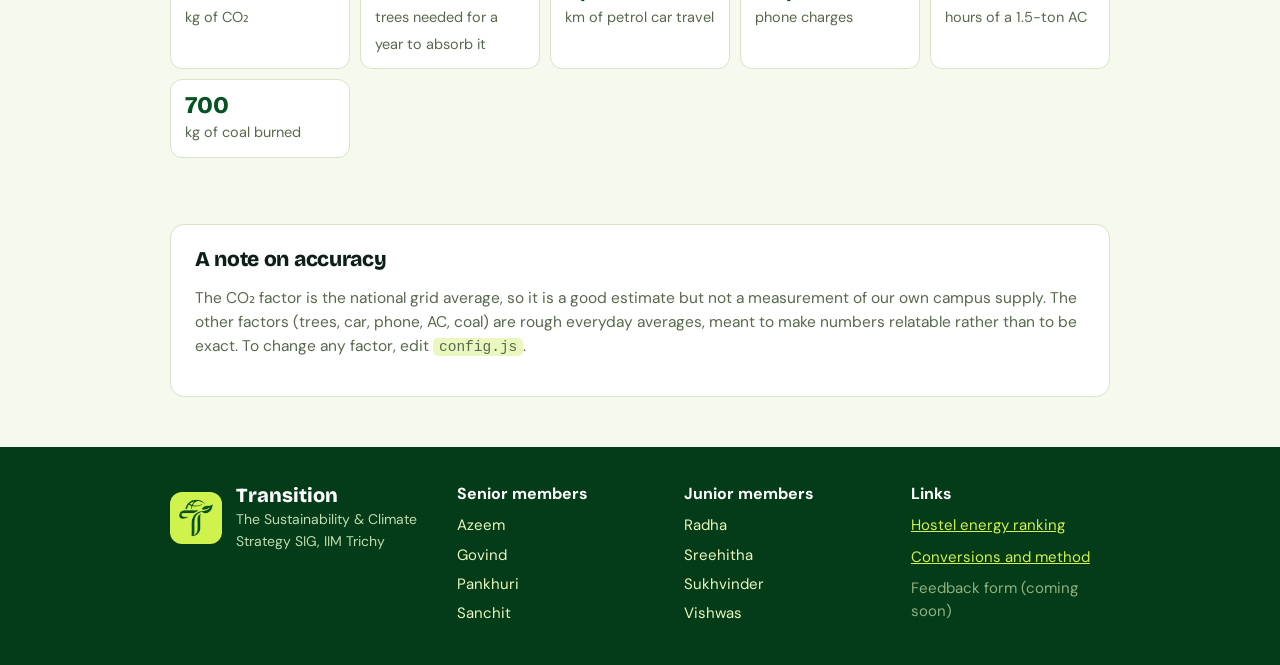
==== commit 405c8e27: "Add files via upload" ====
--- a/conversions.html
+++ b/conversions.html
@@ -6,23 +6,24 @@
 <title>Conversions and method · Transition, IIM Trichy</title>
 <link rel="preconnect" href="https://fonts.googleapis.com">
 <link rel="preconnect" href="https://fonts.gstatic.com" crossorigin>
-<link href="https://fonts.googleapis.com/css2?family=Inter:wght@400;500;600;700&display=swap" rel="stylesheet">
+<link href="https://fonts.googleapis.com/css2?family=Bricolage+Grotesque:opsz,wght@12..96,600;12..96,800&family=DM+Sans:wght@400;500;700&display=swap" rel="stylesheet">
 <link rel="stylesheet" href="style.css">
 </head>
 <body>
 <header class="hero mini"><div class="w">
-  <div class="bar-top"><a class="brand" href="index.html"><img class="logo" data-logo alt="Transition logo"><span><b>Transition</b><small>The Sustainability &amp; Climate Strategy SIG, IIM Trichy</small></span></a><nav class="top" aria-label="Main"><a href="index.html#leaderboard">Leaderboard</a><a href="index.html#analysis">Analysis</a><a href="conversions.html">Method</a></nav></div>
-  <p class="kick"><a href="index.html">Back to hostel ranking</a></p>
+  <div class="brand"><img class="logo" data-logo alt="Transition logo"><div><h2>Transition</h2><p>The Sustainability &amp; Climate Strategy SIG, IIM Trichy</p></div></div>
+  <p class="kick"><a href="index.html" style="color:inherit">&larr; Back to hostel ranking</a></p>
   <h1>How we turn kWh into everyday terms</h1>
   <p class="lede">A number like 5,050 kWh is hard to picture. These are the formulas we use to explain it as CO₂, trees, car travel, phone charges, AC hours and coal.</p>
 </div></header>
 <main class="w">
   <section>
-    <div class="sh"><span class="no">01</span><div><h3>The formulas</h3><p class="sub">Every comparison starts from the electricity a hostel used (kWh). The factors come from <code>config.js</code>, so this table always matches the ranking page.</p></div></div>
+    <h3>The formulas</h3>
+    <p class="sub">Every comparison starts from the electricity a hostel used (kWh). The factors come from <code>config.js</code>, so this table always matches the ranking page.</p>
     <div class="tw"><table><thead><tr><th>What we show</th><th>Formula</th><th>Factor used</th><th>Where the factor comes from</th></tr></thead><tbody id="tb"></tbody></table></div>
   </section>
   <section>
-    <div class="sh"><span class="no">02</span><div><h3>How the ranking works</h3></div></div>
+    <h3>How the ranking works</h3>
     <div class="how"><ul>
       <li><b>Per capita use</b> = total kWh ÷ number of residents. The hostel with the lowest figure is the winner, because it is fair to hostels of different sizes.</li>
       <li><b>Total use</b> = total kWh the hostel used in the month.</li>
@@ -31,7 +32,8 @@
     </ul></div>
   </section>
   <section>
-    <div class="sh"><span class="no">03</span><div><h3>Try it yourself</h3><p class="sub">Type any amount of electricity to see what it means.</p></div></div>
+    <h3>Try it yourself</h3>
+    <p class="sub">Type any amount of electricity to see what it means.</p>
     <div class="calc"><label for="kw"><b>Energy (kWh)</b></label><input id="kw" type="number" min="0" value="1000"></div>
     <div class="eq" id="eq"></div>
   </section>
--- a/style.css
+++ b/style.css
@@ -1,128 +1,75 @@
-/* Transition hostel portal. Brand: forest #065223, lime #D0F24C (from the logo). */
-:root{--forest:#065223;--lime:#D0F24C;--paper:#F6F9EE;--tint:#EAF6B8;--ink:#0E1F18;--muted:#58694F;--line:#D3DFC2;--on-dark:rgba(255,255,255,.74);--rule-dark:rgba(208,242,76,.3);
---sans:"Inter","Segoe UI",system-ui,-apple-system,sans-serif;--ease:cubic-bezier(.2,.7,.2,1)}
+:root{--forest:#065223;--deep:#043B19;--lime:#D0F24C;--mint:#EAF7BE;--paper:#F6F9EE;--ink:#0E1F18;--muted:#58694F;--line:#D9E3C8;--amber:#D98E12;
+--head:"Bricolage Grotesque","Segoe UI",system-ui,sans-serif;--body:"DM Sans","Segoe UI",system-ui,sans-serif}
 *{box-sizing:border-box}
-html{scroll-behavior:smooth;scroll-padding-top:16px}
-body{margin:0;background:var(--paper);color:var(--ink);font:400 17px/1.6 var(--sans);-webkit-font-smoothing:antialiased}
-.w{max-width:1120px;margin:0 auto;padding:0 28px}
-a{color:inherit}button,select,input{font:inherit;color:inherit}button{cursor:pointer}
-a,button{transition:background-color .2s var(--ease),color .2s var(--ease),border-color .2s var(--ease),opacity .2s}
-:focus-visible{outline:2px solid var(--forest);outline-offset:3px}
-.hero :focus-visible{outline-color:var(--forest)}#analysis :focus-visible,footer :focus-visible{outline-color:var(--lime)}
-
-/* hero */
-.hero{position:relative;overflow:hidden;background:var(--lime);color:var(--forest);padding:22px 0 0}
-.hero .w{position:relative;z-index:1}
-.photo{position:absolute;right:0;top:0;width:44%;height:100%;object-fit:cover;mix-blend-mode:multiply;opacity:.45}
-.bar-top{display:flex;justify-content:space-between;align-items:center;gap:20px;padding-bottom:18px;border-bottom:1px solid var(--forest);margin-bottom:56px}
-.brand{display:flex;align-items:center;gap:12px;text-decoration:none}
-.logo{width:44px;height:44px;display:block}
-.brand b{display:block;font-weight:700;font-size:18px;line-height:1.1;letter-spacing:-.01em}
-.brand small{display:block;font-size:13px;line-height:1.3;opacity:.8;max-width:30ch}
-nav.top{display:flex;gap:26px;font-size:15px;font-weight:500}
-nav.top a{text-decoration:none;padding:4px 0;border-bottom:1px solid transparent}
-nav.top a:hover{border-color:var(--forest)}
-.months{display:flex;gap:22px;flex-wrap:wrap;margin-bottom:22px}
-.months:empty{display:none}
-.months button{background:none;border:0;border-bottom:2px solid transparent;padding:4px 0;font-size:15px;color:var(--forest);opacity:.65}
-.months button[aria-pressed=true]{opacity:1;font-weight:600;border-color:var(--forest)}
-.kick{display:flex;align-items:center;gap:12px;font-size:14px;font-weight:600;margin:0 0 18px}
-.kick:before{content:"";width:28px;height:1px;background:var(--forest)}
-.kick a{text-decoration:none}
-.hero h1{font-weight:600;font-size:clamp(38px,7vw,96px);line-height:.98;letter-spacing:-.04em;margin:0 0 26px;max-width:13.5em;color:rgba(6,82,35,.6);text-wrap:balance}
-.hero h1 em{font-style:normal;color:var(--forest)}
-.lede{max-width:56ch;font-size:19px;line-height:1.5;margin:0 0 56px;color:var(--forest)}
-.cards{display:grid;grid-template-columns:1fr 1fr;border-top:1px solid var(--forest)}
-.card{padding:20px 28px 28px 0}
-.card small{display:block;font-size:14px;line-height:1.4}
-.card .n{font-weight:600;font-size:clamp(32px,5vw,60px);line-height:1.05;letter-spacing:-.035em;margin:8px 0 8px;font-variant-numeric:tabular-nums}
-.card.win{background:var(--forest);color:var(--lime);padding:20px 28px 28px}
-.mini{padding-bottom:0}.mini .lede{margin-bottom:48px}.mini h1{font-size:clamp(34px,5.6vw,72px)}
-
-/* sections */
-section{padding:84px 0 0}
-.sh{display:grid;grid-template-columns:200px 1fr;gap:24px;border-top:1px solid var(--forest);padding-top:16px;margin-bottom:34px}
-.no{font-size:14px;font-weight:600;padding-top:8px}
-h3{font-weight:600;font-size:clamp(26px,3.6vw,42px);line-height:1.08;letter-spacing:-.03em;margin:0 0 10px}
-.sub{color:var(--muted);margin:0;max-width:60ch;font-size:16.5px}
-.notice{margin:28px 0 0;padding:12px 16px;background:var(--tint);border-left:3px solid var(--forest);font-size:15px}
-
-/* leaderboard */
-.seg{display:flex;gap:28px;flex-wrap:wrap;border-bottom:1px solid var(--line);margin-bottom:6px}
-.seg button{background:none;border:0;border-bottom:2px solid transparent;margin-bottom:-1px;padding:10px 0;color:var(--muted);font-size:15.5px}
-.seg button:hover{color:var(--ink)}
-.seg button[aria-pressed=true]{color:var(--forest);font-weight:600;border-color:var(--forest)}
-.board{display:grid}
-.row{display:grid;grid-template-columns:76px 1fr;gap:4px 12px;padding:22px 16px 22px 0;border-bottom:1px solid var(--line);cursor:pointer}
-.row:hover{background:rgba(208,242,76,.14)}
-.row.sel{background:var(--tint);box-shadow:inset 3px 0 0 var(--forest);padding-left:16px;margin-left:-16px;width:calc(100% + 16px)}
-.rank{font-weight:500;font-size:40px;line-height:1;letter-spacing:-.04em;color:#8A9C7E;font-variant-numeric:tabular-nums}
-.row:first-child .rank{color:var(--forest);font-weight:700}
-.top{display:flex;justify-content:space-between;align-items:baseline;gap:16px}
-.nm{font-weight:600;font-size:20px;letter-spacing:-.01em}
-.big{font-weight:600;font-size:22px;white-space:nowrap;letter-spacing:-.02em;font-variant-numeric:tabular-nums}
-.big small{font-weight:400;font-size:14px;color:var(--muted);letter-spacing:0}
-.big.neg{color:#9A5B00}
-.trk{height:4px;background:var(--line);margin:12px 0 10px}
-.bar{height:100%;background:var(--forest);width:0;transition:width .8s var(--ease)}.bar.neg{background:#9A5B00}
-.mean{font-size:15.5px;color:var(--muted);max-width:68ch}.mean b{color:var(--ink);font-weight:600}
-.det{grid-column:2;display:none;grid-template-columns:repeat(auto-fit,minmax(130px,1fr));gap:12px 24px;margin-top:14px;padding-top:14px;border-top:1px solid var(--line);font-size:14.5px;color:var(--muted)}
-.row.sel .det{display:grid}.det b{display:block;color:var(--ink);font-weight:600;font-size:18px}
-
-/* analysis (dark band) */
-#analysis{background:var(--forest);color:#fff;padding-bottom:84px;margin-top:84px;box-shadow:0 0 0 100vmax var(--forest);clip-path:inset(0 -100vmax)}
-#analysis .sh{border-color:var(--rule-dark)}#analysis .sub{color:var(--on-dark)}
-.chips{display:flex;gap:8px;flex-wrap:wrap;margin-bottom:28px}
-.chips button{background:none;border:1px solid var(--rule-dark);padding:7px 14px;font-size:15px;border-radius:2px}
-.chips button:hover{border-color:var(--lime)}
-.chips button[aria-pressed=true]{background:var(--lime);border-color:var(--lime);color:var(--forest);font-weight:600}
-#eqt{color:#fff;font-size:18px;margin:0 0 14px}
-.eq{display:grid;grid-template-columns:repeat(3,1fr);gap:0 32px;margin-bottom:44px}
-.eq div{border-top:1px solid var(--rule-dark);padding:16px 0 22px}
-.eq strong{display:block;font-weight:600;font-size:clamp(28px,4vw,44px);line-height:1.1;letter-spacing:-.03em;color:var(--lime);font-variant-numeric:tabular-nums}
-.eq span{color:var(--on-dark);font-size:15px}
-.panel{background:var(--paper);color:var(--ink);padding:22px 22px 14px;margin-bottom:20px}
-.panel h4{margin:0 0 4px;font-weight:600;font-size:19px;letter-spacing:-.01em}
-.panel p{margin:0 0 12px;color:var(--muted);font-size:15px}
-.panel select{margin:0 0 10px;padding:8px 12px;border:1px solid var(--forest);background:var(--paper);border-radius:2px;max-width:100%}
-.panel .sub{padding:8px 0}
-svg.ch{width:100%;height:auto;display:block}svg.ch [data-h]{cursor:pointer;transition:opacity .2s}svg.ch [data-h]:hover{opacity:.75}
-
-/* method + conversions */
-.how{border-top:1px solid var(--forest);padding-top:18px;max-width:78ch}
-.how h3{font-size:26px}.how p,.how li{color:var(--muted)}.how ul{padding-left:20px}.how li{margin:8px 0}.how b{color:var(--ink)}.how a{color:var(--forest);font-weight:600}
-.tw{overflow-x:auto}table{width:100%;border-collapse:collapse;font-size:15.5px;min-width:640px}
-th,td{text-align:left;padding:14px 16px 14px 0;border-bottom:1px solid var(--line);vertical-align:top}
-th{font-weight:600;border-bottom:1px solid var(--forest)}
-code{background:var(--tint);padding:1px 6px;font-size:14.5px;border-radius:2px}
-.calc{display:flex;gap:14px;align-items:center;flex-wrap:wrap;margin-bottom:22px}
-.calc input{padding:10px 14px;border:1px solid var(--forest);background:var(--paper);width:170px;border-radius:2px}
-#eq2 .eq,main>section>.eq{margin-bottom:0}
-main>section>.eq strong{color:var(--forest)}main>section>.eq div{border-color:var(--forest)}main>section>.eq span{color:var(--muted)}
-main{padding-bottom:84px}
-
-/* footer */
-footer{background:var(--forest);color:var(--on-dark);padding:56px 0 48px;font-size:15px}
-.fg{display:grid;grid-template-columns:1.4fr 1fr 1fr 1fr;gap:36px}
-.fg h4{margin:0 0 14px;color:var(--lime);font-weight:600;font-size:14px}
-.fg ul{list-style:none;padding:0;margin:0;display:grid;gap:8px;color:#fff}
-.fg nav{display:grid;gap:10px}.fg nav a{color:#fff;text-decoration:none;border-bottom:1px solid var(--rule-dark);width:fit-content;padding-bottom:1px}
-.fg nav a:hover{border-color:var(--lime);color:var(--lime)}.soon{color:var(--on-dark);opacity:.7}
-footer .f{display:flex;gap:14px;align-items:center;margin-bottom:22px}footer .f img{width:48px;height:48px}
-footer h2{margin:0;color:#fff;font-weight:700;font-size:20px;letter-spacing:-.01em}footer p{margin:2px 0 0;font-size:14px;max-width:30ch}
-.wf{background:var(--lime);color:var(--forest);padding:14px 16px}.wf small{display:block;font-size:13px}.wf b{font-weight:700;font-size:22px;letter-spacing:-.02em}
-
-/* reveal */
-.rv{opacity:0;transform:translateY(16px);transition:opacity .7s var(--ease),transform .7s var(--ease)}.rv.in{opacity:1;transform:none}
-
-@media (max-width:860px){.fg{grid-template-columns:1fr 1fr}.sh{grid-template-columns:1fr;gap:6px}.eq{grid-template-columns:1fr 1fr}.photo{display:none}}
-@media (max-width:600px){
- body{font-size:16px}.w{padding:0 20px}
- .bar-top{flex-direction:column;align-items:flex-start;gap:14px;margin-bottom:36px}nav.top{gap:20px;font-size:14.5px}
- .lede{font-size:17px;margin-bottom:36px}.cards{grid-template-columns:1fr}.card{padding:16px 0 20px}.card.win{padding:18px 20px 22px;margin:0 -20px}
- section{padding-top:60px}#analysis{margin-top:60px;padding-bottom:60px}
- .row{grid-template-columns:44px 1fr;padding:18px 0}.rank{font-size:28px}.nm{font-size:18px}.big{font-size:18px}.row.sel{padding-left:12px;margin-left:-12px;width:calc(100% + 12px)}
- .top{flex-direction:column;gap:2px}.seg{gap:18px}.eq{grid-template-columns:1fr}.panel{padding:16px 12px 8px;margin:0 -8px 16px}
- .fg{grid-template-columns:1fr}
-}
-@media (prefers-reduced-motion:reduce){*{transition:none!important;animation:none!important}html{scroll-behavior:auto}.rv{opacity:1;transform:none}}
+body{margin:0;background:var(--paper);color:var(--ink);font:400 17px/1.55 var(--body)}
+.w{max-width:980px;margin:0 auto;padding:0 20px}
+button,select{font:inherit;cursor:pointer}
+button:focus-visible,select:focus-visible,.row:focus-visible{outline:3px solid var(--amber);outline-offset:2px}
+.hero{position:relative;overflow:hidden;background:linear-gradient(180deg,var(--deep),var(--forest) 70%);color:#fff;padding:20px 0 190px}
+.photo{position:absolute;inset:0;width:100%;height:100%;object-fit:cover;opacity:.28;mix-blend-mode:luminosity}
+.hero .w{position:relative;z-index:2}
+.brand{display:flex;align-items:center;gap:14px;margin-bottom:30px}
+.logo{width:58px;height:58px;border-radius:13px;flex:none;box-shadow:0 0 0 3px rgba(208,242,76,.35)}
+.brand h2{margin:0;font:800 22px/1.1 var(--head)}.brand p{margin:2px 0 0;color:#BFDDAE;font-size:14px;line-height:1.3}
+.months{display:flex;gap:8px;flex-wrap:wrap;margin-bottom:24px}
+.months button{background:rgba(255,255,255,.06);border:1px solid #4F8F52;color:#DDF0C8;padding:7px 15px;border-radius:99px;font-size:15px}
+.months button[aria-pressed=true]{background:var(--lime);border-color:var(--lime);color:var(--forest);font-weight:700}
+.kick{color:var(--lime);font-weight:700;margin:0 0 6px}
+.hero h1{font:800 clamp(34px,7vw,66px)/1.02 var(--head);letter-spacing:-.025em;margin:0 0 12px;max-width:14em}
+.hero h1 em{font-style:normal;color:var(--lime)}
+.lede{color:#BFDDAE;max-width:54ch;margin:0 0 26px}
+.cards{display:grid;grid-template-columns:1fr 1.25fr;gap:14px}
+.card{background:rgba(4,59,25,.72);backdrop-filter:blur(6px);border:1px solid rgba(208,242,76,.3);border-radius:16px;padding:18px 20px}
+.card small{color:#BFDDAE;font-size:14.5px}
+.card .n{font:800 clamp(28px,5vw,40px)/1.1 var(--head);margin:4px 0}
+.win{display:flex;gap:16px;align-items:center;background:var(--lime);color:var(--deep);border:0}
+.win small{color:#2B5A1C}.win svg{flex:none}
+.scene{position:absolute;left:0;right:0;bottom:0;width:100%;height:180px;z-index:1}
+.blades{transform-box:fill-box;transform-origin:center;animation:spin 7s linear infinite}
+@keyframes spin{to{transform:rotate(360deg)}}
+section{padding:44px 0 0}
+h3{font:800 clamp(24px,4vw,32px)/1.15 var(--head);margin:0 0 6px;letter-spacing:-.015em}
+.sub{color:var(--muted);margin:0 0 18px;max-width:62ch}
+.seg{display:flex;border:1px solid var(--line);border-radius:10px;overflow:hidden;background:#fff;margin-bottom:16px;flex-wrap:wrap;width:fit-content;max-width:100%}
+.seg button{border:0;background:transparent;padding:9px 15px;color:var(--muted);font-size:15px}
+.seg button[aria-pressed=true]{background:var(--forest);color:var(--lime);font-weight:700}
+.notice{background:#FFF3DA;border:1px solid #EBCF97;border-radius:10px;padding:10px 14px;margin:18px 0 0;font-size:15px}
+.board{display:grid;gap:10px}
+.row{background:#fff;border:1px solid var(--line);border-radius:14px;padding:16px 18px;display:grid;grid-template-columns:38px 1fr;gap:6px 14px;cursor:pointer}
+.row.sel{border-color:var(--forest);box-shadow:0 0 0 2px var(--mint)}
+.rank{font:800 26px/1 var(--head);color:#9DB3A7;padding-top:2px}.row:first-child .rank{color:var(--forest)}
+.top{display:flex;justify-content:space-between;align-items:baseline;gap:12px}
+.nm{font:700 19px var(--body)}.big{font:800 24px var(--head);white-space:nowrap}.big small{font:500 14px var(--body);color:var(--muted)}.big.neg{color:var(--amber)}
+.trk{height:10px;background:#E6EDD3;border-radius:5px;margin:8px 0 9px;overflow:hidden}
+.bar{height:100%;border-radius:5px;background:var(--forest);width:0;transition:width .6s ease}.bar.neg{background:var(--amber)}
+.mean{color:var(--muted);font-size:15.5px}.mean b{color:var(--ink)}
+.det{grid-column:2;display:none;grid-template-columns:repeat(auto-fit,minmax(120px,1fr));gap:10px 18px;margin-top:10px;padding-top:12px;border-top:1px dashed var(--line);font-size:14.5px;color:var(--muted)}
+.row.sel .det{display:grid}.det b{display:block;color:var(--ink);font:700 17px var(--body)}
+.chips{display:flex;gap:8px;flex-wrap:wrap;margin-bottom:16px}
+.chips button{border:1px solid var(--line);background:#fff;border-radius:99px;padding:6px 14px;font-size:15px}
+.chips button[aria-pressed=true]{background:var(--forest);border-color:var(--forest);color:var(--lime);font-weight:700}
+.eq{display:grid;grid-template-columns:repeat(auto-fit,minmax(150px,1fr));gap:10px;margin-bottom:22px}
+.eq div{background:#fff;border:1px solid var(--line);border-radius:12px;padding:12px 14px}
+.eq strong{display:block;font:800 24px/1.1 var(--head);color:var(--forest)}.eq span{color:var(--muted);font-size:14.5px}
+.panel{background:#fff;border:1px solid var(--line);border-radius:14px;padding:16px 12px 10px;margin-bottom:18px}
+.panel h4{margin:0 8px 2px;font:700 18px var(--body)}.panel p{margin:0 8px 8px;color:var(--muted);font-size:14.5px}
+.panel select{margin:0 8px 8px;padding:7px 10px;border:1px solid var(--line);border-radius:8px;background:#fff;max-width:calc(100% - 16px)}
+svg.ch{width:100%;height:auto;display:block}svg.ch [data-h]{cursor:pointer}svg.ch [data-h]:hover{opacity:.8}
+.how{background:#fff;border:1px solid var(--line);border-radius:14px;padding:22px 24px;color:var(--muted);font-size:15.5px}
+.how h3{font-size:21px;color:var(--ink)}.how ul{padding-left:20px;margin:8px 0}
+footer{margin-top:50px;background:var(--deep);color:#BFDDAE;padding:36px 0 40px;font-size:15px}
+@media (max-width:700px){.cards{grid-template-columns:1fr}.row{grid-template-columns:28px 1fr;padding:14px}.big{font-size:20px}.hero{padding-bottom:150px}.scene{height:140px}}
+@media (prefers-reduced-motion:reduce){.bar{transition:none}.blades{animation:none}}
+.mini{padding-bottom:40px}.mini .brand{margin-bottom:24px}
+.fg{display:grid;grid-template-columns:1.3fr 1fr 1fr 1fr;gap:28px}
+.fg h4{margin:0 0 10px;color:#fff;font:700 16px var(--body)}.fg ul{list-style:none;padding:0;margin:0;display:grid;gap:6px;color:#EAF7BE}
+.fg nav{display:grid;gap:8px}.fg a{color:var(--lime)}.soon{color:#8FB27E}
+footer .f{display:flex;gap:14px;align-items:center;margin-bottom:16px}footer .f img{width:52px;height:52px;border-radius:12px}
+footer h2{margin:0;color:#fff;font:800 20px var(--head)}footer p{margin:2px 0 0;font-size:14px}
+.wf{background:var(--lime);color:var(--deep);border-radius:12px;padding:10px 14px}.wf small{display:block;color:#2B5A1C}.wf b{font:800 20px var(--head)}
+table{width:100%;border-collapse:collapse;background:#fff;border:1px solid var(--line);border-radius:12px;overflow:hidden;font-size:15.5px}
+th,td{text-align:left;padding:11px 14px;border-bottom:1px solid var(--line);vertical-align:top}th{background:var(--mint);font-weight:700}
+code{background:var(--mint);padding:1px 6px;border-radius:5px;font-size:14.5px}
+.calc{display:flex;gap:10px;align-items:center;flex-wrap:wrap;margin-bottom:14px}.calc input{padding:9px 12px;border:1px solid var(--line);border-radius:8px;font:inherit;width:160px}
+.tw{overflow-x:auto}.how a{color:var(--forest);font-weight:700}
+@media (max-width:860px){.fg{grid-template-columns:1fr 1fr}}@media (max-width:520px){.fg{grid-template-columns:1fr}}
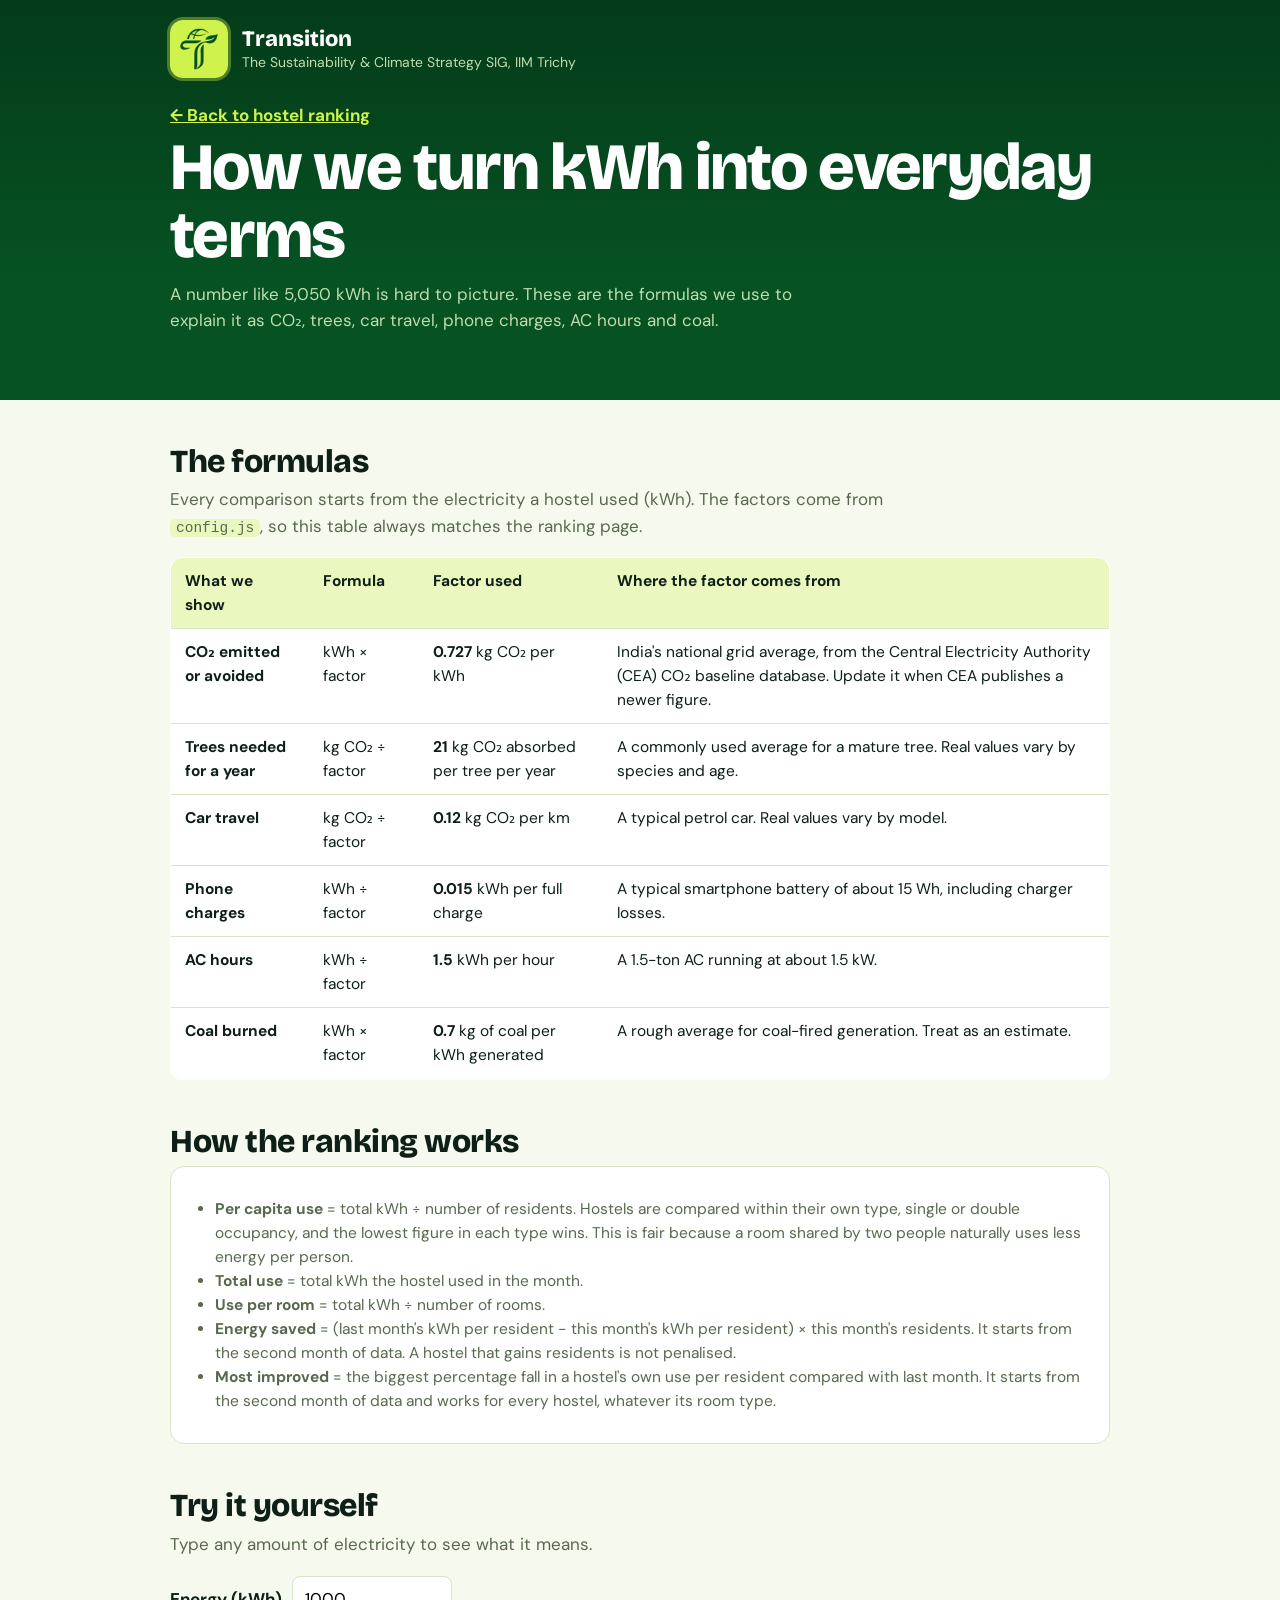
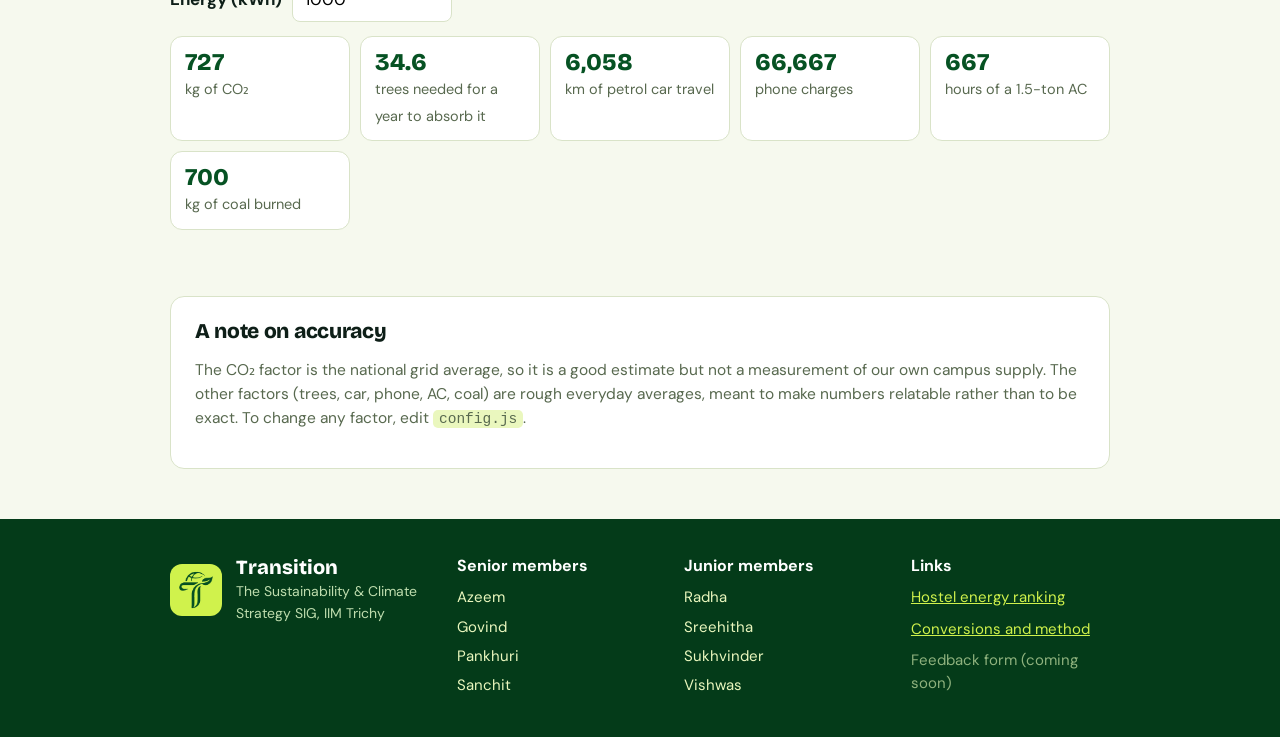
==== commit aefdc067: "Add files via upload" ====
--- a/conversions.html
+++ b/conversions.html
@@ -18,22 +18,21 @@
 </div></header>
 <main class="w">
   <section>
-    <h3>The formulas</h3>
-    <p class="sub">Every comparison starts from the electricity a hostel used (kWh). The factors come from <code>config.js</code>, so this table always matches the ranking page.</p>
+    <h3>The formulas</h3><p class="sub">Every comparison starts from the electricity a hostel used (kWh). The factors come from <code>config.js</code>, so this table always matches the ranking page.</p>
     <div class="tw"><table><thead><tr><th>What we show</th><th>Formula</th><th>Factor used</th><th>Where the factor comes from</th></tr></thead><tbody id="tb"></tbody></table></div>
   </section>
   <section>
     <h3>How the ranking works</h3>
     <div class="how"><ul>
-      <li><b>Per capita use</b> = total kWh ÷ number of residents. The hostel with the lowest figure is the winner, because it is fair to hostels of different sizes.</li>
+      <li><b>Per capita use</b> = total kWh ÷ number of residents. Hostels are compared within their own type, single or double occupancy, and the lowest figure in each type wins. This is fair because a room shared by two people naturally uses less energy per person.</li>
       <li><b>Total use</b> = total kWh the hostel used in the month.</li>
       <li><b>Use per room</b> = total kWh ÷ number of rooms.</li>
       <li><b>Energy saved</b> = (last month's kWh per resident − this month's kWh per resident) × this month's residents. It starts from the second month of data. A hostel that gains residents is not penalised.</li>
+      <li><b>Most improved</b> = the biggest percentage fall in a hostel's own use per resident compared with last month. It starts from the second month of data and works for every hostel, whatever its room type.</li>
     </ul></div>
   </section>
   <section>
-    <h3>Try it yourself</h3>
-    <p class="sub">Type any amount of electricity to see what it means.</p>
+    <h3>Try it yourself</h3><p class="sub">Type any amount of electricity to see what it means.</p>
     <div class="calc"><label for="kw"><b>Energy (kWh)</b></label><input id="kw" type="number" min="0" value="1000"></div>
     <div class="eq" id="eq"></div>
   </section>
--- a/style.css
+++ b/style.css
@@ -73,3 +73,8 @@
 .calc{display:flex;gap:10px;align-items:center;flex-wrap:wrap;margin-bottom:14px}.calc input{padding:9px 12px;border:1px solid var(--line);border-radius:8px;font:inherit;width:160px}
 .tw{overflow-x:auto}.how a{color:var(--forest);font-weight:700}
 @media (max-width:860px){.fg{grid-template-columns:1fr 1fr}}@media (max-width:520px){.fg{grid-template-columns:1fr}}
+.tag{display:inline-block;font:700 12px/1 var(--body);padding:4px 10px;border-radius:99px;margin-right:10px;vertical-align:middle;letter-spacing:.02em}
+.tag.girls{background:var(--lime);color:var(--forest);box-shadow:inset 0 0 0 1px #A9C93A}.tag.boys{background:var(--forest);color:var(--lime)}
+.gh{margin:18px 0 0;font:700 15px var(--body);color:var(--muted)}.gh:first-child{margin-top:0}
+.wf span{font-size:13px;color:#2B5A1C}
+@media (min-width:701px){.cards{grid-template-columns:repeat(auto-fit,minmax(200px,1fr))}}
